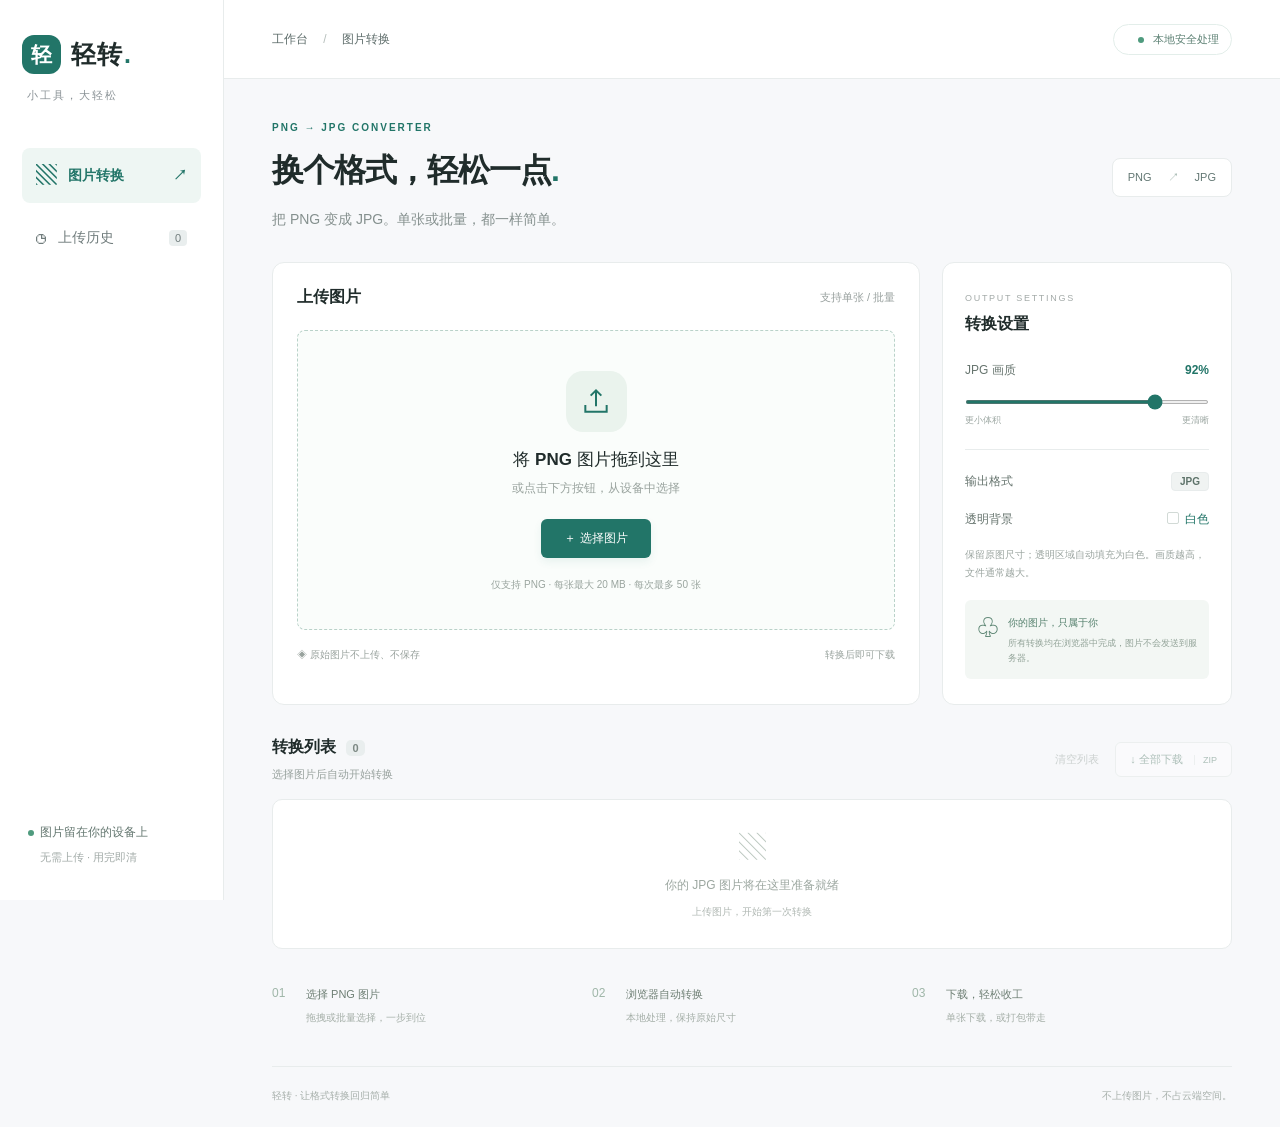
==== png-to-jpg/offline.html @ 670e6710 "Add browser-local PNG to JPG converter and Ubuntu deployment guide" ====
<!doctype html>
<html lang="zh-CN"><head><meta charset="UTF-8"><meta name="viewport" content="width=device-width,initial-scale=1"><meta name="description" content="在浏览器内安全地将 PNG 转换为 JPG，支持批量转换和打包下载。"><title>轻转 · PNG 转 JPG</title><style>:root{--bg:#f7f8fa;--ink:#202c2b;--muted:#8a9296;--line:#e8ecec;--green:#227568;--pale:#eef6f3}*{box-sizing:border-box}body{margin:0;background:var(--bg);color:var(--ink);font:14px -apple-system,BlinkMacSystemFont,"Segoe UI","PingFang SC","Microsoft YaHei",sans-serif}button,input{font:inherit}button,a,label[role=button]{-webkit-tap-highlight-color:transparent}button{cursor:pointer}button:disabled{opacity:.4;cursor:not-allowed}button:focus-visible,a:focus-visible,label:focus-visible,input:focus-visible{outline:3px solid #73b9aa;outline-offset:4px}aside{position:fixed;width:224px;inset:0 auto 0 0;background:#fff;border-right:1px solid var(--line);padding:35px 22px;display:flex;flex-direction:column}.brand{text-decoration:none;color:var(--ink);display:flex;align-items:center;gap:10px;font-size:25px;font-weight:750;letter-spacing:1px}.logo{background:var(--green);border-radius:12px;width:39px;height:39px;color:white;display:grid;place-items:center;font-size:21px}.brand-dot{color:var(--green);margin-left:-9px}.side-caption{font-size:11px;letter-spacing:2px;color:var(--muted);margin:14px 0 45px 5px}nav{display:grid;gap:9px}.nav{border:0;background:none;text-align:left;color:#717d7d;padding:14px;border-radius:8px;display:flex;align-items:center;gap:12px}.nav>span:first-child{font-size:20px}.nav.active{color:var(--green);background:var(--pale);font-weight:600}.arrow,.count{margin-left:auto}.count{font-size:11px;background:#e9eeee;padding:2px 6px;border-radius:4px}.side-bottom{margin-top:auto;font-size:12px;color:#647770;padding-left:6px}.side-bottom p{color:#a1aaa7;font-size:11px;margin:9px 0 0 12px}.secure-dot{display:inline-block;width:6px;height:6px;background:#4f9b7e;border-radius:50%;margin-right:6px}.workspace{margin-left:224px}header{height:79px;border-bottom:1px solid var(--line);background:#fff;display:flex;align-items:center;justify-content:space-between;padding:0 48px;font-size:12px;color:#5d6c6a}header span span{margin:0 12px;color:#b6bfbc}.local-badge{border:1px solid #e3eeea;border-radius:20px;padding:7px 12px;color:#5d8174;font-size:11px}main{max-width:1300px;margin:auto;padding:43px 48px 0}.eyebrow{font-size:10px;letter-spacing:2px;color:var(--green);font-weight:650;margin-bottom:16px}h1{font-size:32px;letter-spacing:-1px;margin:0;font-weight:650}h1>span{color:var(--green)}.subtitle{color:#85908e;margin:15px 0 30px;line-height:1.7}.title-row{display:flex;align-items:flex-start;justify-content:space-between;gap:15px}.format-badge{background:#fff;border:1px solid var(--line);border-radius:8px;padding:11px 15px;color:#627773;font-size:11px;margin-top:9px;white-space:nowrap}.format-badge span{margin:0 13px;color:#9aafa7}.convert-grid{display:grid;grid-template-columns:minmax(0,1fr) 290px;gap:22px}.upload-card,.settings-card{background:#fff;border:1px solid var(--line);border-radius:12px}.upload-card{padding:24px}.card-head{display:flex;justify-content:space-between;align-items:center;margin-bottom:22px}h2{font-size:16px;margin:0;font-weight:600}.card-head>span{font-size:11px;color:#99a19f}.dropzone{border:1.5px dashed #b9d2c9;background:#fafdfb;border-radius:8px;min-height:300px;display:flex;align-items:center;justify-content:center;flex-direction:column;cursor:pointer;transition:.2s}.dropzone:hover,.dropzone.drag{background:#eff8f3;border-color:var(--green)}.dropzone.busy{opacity:.6;cursor:progress}.upload-icon{width:61px;height:61px;background:#eaf3ed;border-radius:17px;display:grid;place-items:center;color:var(--green);margin:3px 0 16px}.dropzone h3{font-size:17px;font-weight:550;margin:0 0 9px}.dropzone p{font-size:12px;color:#99a39e;margin:0}.primary{background:var(--green);color:white;border:0;padding:11px 23px;border-radius:6px;font-size:12px}.select-btn{margin:22px 0 20px;box-shadow:0 4px 8px #22756815}.dropzone small{color:#9aa59f;font-size:10px}.upload-foot{display:flex;justify-content:space-between;gap:12px;color:#98a29d;font-size:10px;margin-top:18px}.settings-card{padding:25px 22px}.mini-label{font-size:9px;color:#a3aaa8;letter-spacing:1.7px}.settings-card h2{margin:10px 0 27px}.setting-label{font-size:12px;display:flex;align-items:center;justify-content:space-between;margin:20px 0 12px;color:#66746e}.setting-label span{color:var(--green);font-variant-numeric:tabular-nums}.setting-label #qualityValue{font-weight:600}input[type=range]{width:100%;height:4px;accent-color:var(--green);margin:6px 0 10px}.range-labels{display:flex;justify-content:space-between;font-size:9px;color:#9ca7a2}.setting-divider{height:1px;background:var(--line);margin:22px 0}.pill{font-size:10px;background:#f0f3f2;border:1px solid var(--line);padding:3px 8px;border-radius:4px;color:#5d7269}.white-color:before{content:"";display:inline-block;width:10px;height:10px;border:1px solid #d2dad6;border-radius:2px;margin-right:6px;vertical-align:-1px}.setting-hint{font-size:10px;line-height:1.8;color:#9ba5a0;margin:18px 0}.privacy-box{background:#f3f7f4;padding:13px 12px;border-radius:6px;display:flex;gap:9px;color:#56816e}.privacy-box>span{font-size:22px}.privacy-box b{font-size:10px;font-weight:500}.privacy-box p{color:#92a398;font-size:9px;line-height:1.7;margin:6px 0 0}.results{margin-top:32px}.results-head{display:flex;justify-content:space-between;align-items:center;gap:12px;margin-bottom:17px}.results-head h2 span{font-size:11px;background:#e9eeee;border-radius:5px;padding:2px 6px;margin-left:6px;color:#7d8984}.results-head p{color:#97a19d;font-size:11px;margin:9px 0 0}.actions{display:flex;gap:16px}.text-btn{background:none;border:0;color:#8d9a93;font-size:11px;padding:8px 0}.outline-btn{border:1px solid #dce4e0;background:#fff;padding:9px 14px;border-radius:6px;color:#426d5b;font-size:11px}.outline-btn span{font-size:9px;border-left:1px solid #dce4e0;margin-left:8px;padding-left:8px}.result-list{background:#fff;border:1px solid var(--line);border-radius:10px;overflow:hidden}.empty{padding:29px;text-align:center;color:#9ca7a0}.empty>span{font-size:27px;color:#bbc7bf}.empty p{font-size:12px;margin:12px 0 8px}.empty small{font-size:10px;color:#b0b8b3}.file-row{padding:15px 20px;display:flex;align-items:center;gap:14px;border-bottom:1px solid var(--line)}.file-row:last-child{border:0}.file-icon{width:39px;height:44px;border:1px solid #dfe9e3;border-radius:6px;background:#f2f7f3;color:#6b947c;display:grid;place-items:center;font-size:9px;flex-shrink:0}.file-info{flex:1;min-width:0}.file-name{font-size:12px;overflow:hidden;text-overflow:ellipsis;white-space:nowrap;display:block}.file-meta{font-size:10px;color:#99a49e;margin-top:6px;line-height:1.6}.file-status{color:#4e9472;font-size:10px;white-space:nowrap}.file-status.error{color:#b57661}.download-btn{color:var(--green);background:#f0f7f2;border:0;border-radius:5px;padding:7px 10px;font-size:11px;white-space:nowrap}.steps{display:grid;grid-template-columns:repeat(3,1fr);margin:36px 0 32px}.steps>div{position:relative;padding-left:34px}.steps>div>span{position:absolute;left:0;top:1px;color:#9fb6a8;font-size:12px}.steps b{font-size:11px;font-weight:500;color:#6d7e73}.steps p{font-size:10px;color:#a4aea7;margin:9px 0}footer{border-top:1px solid var(--line);display:flex;justify-content:space-between;padding:22px 0 24px;color:#a6afaa;font-size:10px}.history-toolbar{display:flex;justify-content:space-between;margin:30px 0 16px;gap:15px}.search-box{background:white;border:1px solid var(--line);padding:8px 12px;border-radius:6px;color:#8d9c94}.search-box input{border:0;outline:none;margin-left:8px;font-size:12px;width:210px}.history-note{font-size:11px;color:#7d9184;background:#edf3ee;padding:14px;border-radius:6px;margin-bottom:24px;line-height:1.7}#historyList{background:white;border:1px solid var(--line);border-radius:10px;overflow:hidden;min-height:180px;margin-bottom:50px}#toast{position:fixed;bottom:28px;left:calc(50% + 80px);transform:translateX(-50%);background:#263e35;color:white;border-radius:8px;padding:12px 22px;font-size:12px;box-shadow:0 4px 20px #0002;opacity:0;pointer-events:none;transition:.2s;max-width:90vw;z-index:10}#toast.show{opacity:1}[hidden]{display:none!important}@media(min-width:1500px){main{padding-top:60px}.dropzone{min-height:330px}}@media(max-width:1100px){aside{width:190px}.workspace{margin-left:190px}main{padding:32px 28px 0}header{padding:0 28px}.convert-grid{grid-template-columns:minmax(0,1fr) 250px;gap:16px}.upload-card{padding:20px}.dropzone small{font-size:9px}.format-badge{display:none}h1{font-size:29px}}@media(max-width:800px){aside{position:static;width:auto;padding:15px 20px;flex-direction:row;align-items:center;border-bottom:1px solid var(--line);gap:22px}.brand{font-size:21px}.logo{width:32px;height:32px;font-size:17px}.side-caption,.side-bottom,.arrow,.count{display:none}nav{display:flex;margin-left:auto;gap:4px}.nav{padding:9px;font-size:12px;gap:5px}.workspace{margin:0}header{height:52px;padding:0 20px}main{padding:28px 20px 0}.convert-grid{grid-template-columns:1fr}.settings-card{padding:20px}.settings-card h2{margin-bottom:18px}.privacy-box{margin-top:20px}.setting-divider{margin:16px 0}h1{font-size:27px}.dropzone{min-height:280px}.steps>div{padding-left:26px}.steps p{font-size:9px}.file-row{padding:14px 12px;gap:10px}.file-status{display:none}#toast{left:50%}footer{gap:20px;font-size:9px}.history-toolbar{margin-top:20px}.search-box input{width:150px}}@media(prefers-reduced-motion:reduce){*{transition:none!important}}
</style></head>
<body><aside><a class="brand" href="#convert"><span class="logo">轻</span>轻转<span class="brand-dot">.</span></a><div class="side-caption">小工具，大轻松</div><nav><button class="nav active" data-page="convert"><span>▧</span> 图片转换 <span class="arrow">↗</span></button><button class="nav" data-page="history"><span>◷</span> 上传历史 <span id="historyCount" class="count">0</span></button></nav><div class="side-bottom"><span class="secure-dot"></span>图片留在你的设备上<p>无需上传 · 用完即清</p></div></aside>
<div class="workspace"><header><span id="breadcrumb">工作台 <span>/</span> 图片转换</span><span class="local-badge"><span class="secure-dot"></span> 本地安全处理</span></header><main>
<section id="convertPage"><div class="eyebrow">PNG → JPG CONVERTER</div><div class="title-row"><div><h1>换个格式，轻松一点<span>.</span></h1><p class="subtitle">把 PNG 变成 JPG。单张或批量，都一样简单。</p></div><span class="format-badge">PNG <span>↗</span> JPG</span></div>
<div class="convert-grid"><div class="upload-card"><div class="card-head"><h2>上传图片</h2><span>支持单张 / 批量</span></div><label id="dropzone" class="dropzone" tabindex="0" role="button" aria-label="选择或拖入PNG图片"><input id="fileInput" type="file" accept="image/png,.png" multiple hidden><span class="upload-icon"><svg width="32" height="32" viewBox="0 0 24 24" fill="none" stroke="currentColor" stroke-width="1.5"><path d="M12 16V4m-4 4 4-4 4 4M4 15v5h16v-5"/></svg></span><h3>将 PNG 图片拖到这里</h3><p>或点击下方按钮，从设备中选择</p><span class="primary select-btn">＋ 选择图片</span><small>仅支持 PNG · 每张最大 20 MB · 每次最多 50 张</small></label><div class="upload-foot"><span>◈ 原始图片不上传、不保存</span><span>转换后即可下载</span></div></div>
<div class="settings-card"><span class="mini-label">OUTPUT SETTINGS</span><h2>转换设置</h2><label class="setting-label" for="quality">JPG 画质 <span id="qualityValue">92%</span></label><input id="quality" type="range" min="60" max="100" value="92"><div class="range-labels"><span>更小体积</span><span>更清晰</span></div><div class="setting-divider"></div><div class="setting-label">输出格式 <b class="pill">JPG</b></div><div class="setting-label">透明背景 <span class="white-color">白色</span></div><p class="setting-hint">保留原图尺寸；透明区域自动填充为白色。画质越高，文件通常越大。</p><div class="privacy-box"><span>♧</span><div><b>你的图片，只属于你</b><p>所有转换均在浏览器中完成，图片不会发送到服务器。</p></div></div></div></div>
<section class="results"><div class="results-head"><div><h2>转换列表 <span id="resultCount">0</span></h2><p id="resultHint">选择图片后自动开始转换</p></div><div class="actions"><button id="clearResults" class="text-btn" disabled>清空列表</button><button id="downloadAll" class="outline-btn" disabled>↓ 全部下载 <span>ZIP</span></button></div></div><div id="resultList" class="result-list"><div class="empty"><span>▧</span><p>你的 JPG 图片将在这里准备就绪</p><small>上传图片，开始第一次转换</small></div></div></section>
<div class="steps"><div><span>01</span><b>选择 PNG 图片</b><p>拖拽或批量选择，一步到位</p></div><div><span>02</span><b>浏览器自动转换</b><p>本地处理，保持原始尺寸</p></div><div><span>03</span><b>下载，轻松收工</b><p>单张下载，或打包带走</p></div></div></section>
<section id="historyPage" hidden><div class="eyebrow">YOUR ACTIVITY</div><h1>每一次转换，都有迹可循<span>.</span></h1><p class="subtitle">仅记录文件信息，图片不留存。最多保留最近 200 条记录。</p><div class="history-toolbar"><label class="search-box">⌕ <input id="search" placeholder="搜索文件名" aria-label="搜索历史文件名"></label><button id="clearHistory" class="outline-btn">清空历史</button></div><div class="history-note">◈ 记录仅保存在当前浏览器。刷新或关闭页面后，图片即释放，需重新选择原图才能再次下载。</div><div id="historyList"></div></section>
<footer><span>轻转 · 让格式转换回归简单</span><span>不上传图片，不占云端空间。</span></footer></main></div><div id="toast" role="status" aria-live="polite"></div><script>'use strict';
const $=s=>document.querySelector(s), key='qingzhuan-history-v1';
let history=[],results=[],busy=false,totalBytes=0,toastTimer;
try{const h=JSON.parse(localStorage.getItem(key)||'[]');if(Array.isArray(h))history=h.filter(r=>r&&typeof r.id==='string'&&typeof r.name==='string'&&Number.isFinite(r.time)).slice(0,200)}catch{}
const outputs=new Map();
// Record IDs also work over plain HTTP during initial server setup.
function newRecordId(){if(typeof crypto.randomUUID==='function')return crypto.randomUUID();const bytes=crypto.getRandomValues(new Uint8Array(16));return Array.from(bytes,b=>b.toString(16).padStart(2,'0')).join('')}
const esc=s=>String(s).replace(/[&<>"']/g,c=>({'&':'&amp;','<':'&lt;','>':'&gt;','"':'&quot;',"'":'&#39;'}[c]));
const size=n=>n<1024?n+' B':n<1048576?(n/1024).toFixed(1)+' KB':(n/1048576).toFixed(2)+' MB';
function toast(s){$('#toast').textContent=s;$('#toast').classList.add('show');clearTimeout(toastTimer);toastTimer=setTimeout(()=>$('#toast').classList.remove('show'),4000)}
function persist(){try{localStorage.setItem(key,JSON.stringify(history))}catch{toast('浏览器未允许保存记录，本次仍可转换和下载。')}}
function record(r){history.unshift({...r});history=history.slice(0,200);persist()}
function row(r,hist=false){const available=outputs.has(r.id);return `<div class="file-row"><span class="file-icon">${r.status==='error'?'PNG':'JPG'}</span><div class="file-info"><span class="file-name" title="${esc(r.name)}">${esc(r.name)}</span><div class="file-meta">${hist?esc(new Date(r.time).toLocaleString('zh-CN',{hour12:false}))+' · ':''}${size(r.inputSize||0)}${r.outputSize?' → '+size(r.outputSize)+' · '+r.width+' × '+r.height:''}${r.error?' · '+esc(r.error):''}</div></div><span class="file-status ${r.status==='error'?'error':''}">${r.status==='processing'?'转换中…':r.status==='error'?'转换失败':'✓ 转换完成'}</span>${available?`<button class="download-btn" data-download="${r.id}">↓ 下载</button>`:r.status==='success'?'<span class="file-meta">图片已释放</span>':''}</div>`}
function render(){const good=results.filter(r=>r.status==='success').length;$('#resultCount').textContent=results.length;$('#historyCount').textContent=history.length;$('#resultHint').textContent=busy?'正在逐张转换，请稍候…':results.length?`已完成 ${good} 张${results.some(r=>r.status==='error')?' · 部分文件转换失败，可查看原因':''}，原始图片未保存`:'选择图片后自动开始转换';$('#resultList').innerHTML=results.length?results.map(r=>row(r)).join(''):'<div class="empty"><span>▧</span><p>你的 JPG 图片将在这里准备就绪</p><small>上传图片，开始第一次转换</small></div>';$('#downloadAll').disabled=busy||!outputs.size;$('#clearResults').disabled=busy||!results.length;$('#quality').disabled=busy;$('#dropzone').classList.toggle('busy',busy);$('#dropzone').setAttribute('aria-disabled',String(busy));renderHistory()}
function renderHistory(){const query=$('#search').value.trim().toLowerCase();const list=history.filter(r=>r.name.toLowerCase().includes(query));$('#historyList').innerHTML=list.length?list.map(r=>row(r,true)).join(''):`<div class="empty"><span>◷</span><p>${query?'没有匹配的文件':'还没有转换记录'}</p><small>${query?'试试其他文件名':'完成转换后，文件信息会出现在这里'}</small></div>`;$('#clearHistory').disabled=!history.length}
function switchPage(p){p=p==='history'?'history':'convert';$('#convertPage').hidden=p!=='convert';$('#historyPage').hidden=p!=='history';$('.nav.active')?.classList.remove('active');$(`[data-page="${p}"]`).classList.add('active');$('#breadcrumb').innerHTML='工作台 <span>/</span> '+(p==='history'?'上传历史':'图片转换');renderHistory()}
document.querySelectorAll('[data-page]').forEach(b=>b.addEventListener('click',()=>{location.hash=b.dataset.page}));window.addEventListener('hashchange',()=>switchPage(location.hash.slice(1)));
$('#quality').addEventListener('input',e=>$('#qualityValue').textContent=e.target.value+'%');$('#search').addEventListener('input',renderHistory);
$('#dropzone').addEventListener('click',e=>{if(busy){e.preventDefault();toast('正在转换，请完成后继续添加')}});
$('#dropzone').addEventListener('keydown',e=>{if(e.key==='Enter'||e.key===' '){e.preventDefault();if(!busy)$('#fileInput').click()}});
$('#fileInput').addEventListener('change',async e=>{let files=Array.from(e.target.files);e.target.value='';await process(files)});
for(const event of ['dragenter','dragover'])$('#dropzone').addEventListener(event,e=>{e.preventDefault();if(!busy)$('#dropzone').classList.add('drag')});
$('#dropzone').addEventListener('dragleave',()=>$('#dropzone').classList.remove('drag'));
$('#dropzone').addEventListener('drop',async e=>{e.preventDefault();$('#dropzone').classList.remove('drag');await process(Array.from(e.dataTransfer.files))});
window.addEventListener('dragover',e=>e.preventDefault());window.addEventListener('drop',e=>e.preventDefault());
async function convert(file,quality){
 if(file.size>20*1048576)throw Error('超过每张 20 MB 的限制');
 const header=new Uint8Array(await file.slice(0,24).arrayBuffer());
 if(header.length<24||![137,80,78,71,13,10,26,10].every((n,i)=>header[i]===n)||String.fromCharCode(...header.slice(12,16))!=='IHDR')throw Error('请选择有效的 PNG 图片');
 const view=new DataView(header.buffer),w=view.getUint32(16),h=view.getUint32(20);
 if(!w||!h||w*h>40000000||w>16384||h>16384)throw Error('图片尺寸过大，最多 4000 万像素且单边不超过 16384');
 let source,objectUrl,canvas;
 try{if(typeof createImageBitmap==='function')source=await createImageBitmap(file);else{objectUrl=URL.createObjectURL(file);source=new Image();source.src=objectUrl;await source.decode()}
 canvas=document.createElement('canvas');canvas.width=w;canvas.height=h;const ctx=canvas.getContext('2d');if(!ctx)throw Error('浏览器无法创建画布');ctx.fillStyle='#ffffff';ctx.fillRect(0,0,w,h);ctx.drawImage(source,0,0,w,h);
 const blob=await new Promise((resolve,reject)=>canvas.toBlob(b=>b?resolve(b):reject(Error('转换失败，请尝试较小的图片')),'image/jpeg',quality));if(blob.type!=='image/jpeg')throw Error('浏览器不支持 JPG 编码');return {blob,width:w,height:h};
 }finally{source?.close?.();if(source instanceof HTMLImageElement)source.src='';if(objectUrl)URL.revokeObjectURL(objectUrl);if(canvas){canvas.width=0;canvas.height=0}}
}
async function process(files){if(busy){files.length=0;toast('正在转换，请完成后继续添加');return}if(!files.length)return;if(files.length>50){files.length=0;toast('每次最多选择 50 张图片，请分批转换');return}
 busy=true;const quality=Number($('#quality').value)/100;render();
 try{for(let i=0;i<files.length;i++){let file=files[i];const r={id:newRecordId(),name:file.name,inputSize:file.size,time:Date.now(),status:'processing'};results.push(r);render();await new Promise(resolve=>setTimeout(resolve,0));try{if(totalBytes>250*1048576)throw Error('下载并清空当前列表后，可继续转换');const output=await convert(file,quality);Object.assign(r,{status:'success',outputSize:output.blob.size,width:output.width,height:output.height});const safeName=file.name.replace(/\.png$/i,'').replace(/[\\/\x00-\x1f]/g,'_')||'image';outputs.set(r.id,{blob:output.blob,name:safeName+'.jpg'});totalBytes+=output.blob.size}catch(e){r.status='error';r.error=e.message.includes('PNG')||e.message.includes('限制')||e.message.includes('尺寸')||e.message.includes('清空')?e.message:'图片无法解码或转换，请检查文件后重试'}finally{files[i]=null;file=null;record(r);render()}}}finally{files.length=0;busy=false;render()}toast('处理完成，可下载转换成功的图片')}
function save(blob,name){const url=URL.createObjectURL(blob),a=document.createElement('a');a.href=url;a.download=name;document.body.appendChild(a);a.click();a.remove();setTimeout(()=>URL.revokeObjectURL(url),60000)}
document.addEventListener('click',e=>{const b=e.target.closest('[data-download]');if(b){const f=outputs.get(b.dataset.download);if(f)save(f.blob,f.name)}});
$('#clearResults').addEventListener('click',()=>{outputs.clear();results=[];totalBytes=0;render();toast('列表已清空，图片已释放；文件信息保留在历史中')});
$('#clearHistory').addEventListener('click',()=>{if(!confirm('清空当前浏览器中的全部历史记录？'))return;history=[];persist();render();toast('历史记录已清空')});
const crcTable=Uint32Array.from({length:256},(_,i)=>{let c=i;for(let k=0;k<8;k++)c=c&1?0xedb88320^(c>>>1):c>>>1;return c>>>0});
function crc32(data){let c=0xffffffff;for(const b of data)c=crcTable[(c^b)&255]^(c>>>8);return(c^0xffffffff)>>>0}
// ZIP store: UTF-8 names, CRC-32, and a central directory; no external upload or library.
async function makeZip(entries){const parts=[],central=[],encoder=new TextEncoder();let offset=0;const names=new Set();for(const f of entries){let name=f.name,n=2;while(names.has(name))name=f.name.replace(/\.jpg$/i,'')+' ('+(n++)+').jpg';names.add(name);const bytes=new Uint8Array(await f.blob.arrayBuffer()),filename=encoder.encode(name),crc=crc32(bytes);const head=new Uint8Array(30+filename.length),v=new DataView(head.buffer);v.setUint32(0,0x04034b50,true);v.setUint16(4,20,true);v.setUint16(6,0x800,true);v.setUint16(12,0x21,true);v.setUint32(14,crc,true);v.setUint32(18,bytes.length,true);v.setUint32(22,bytes.length,true);v.setUint16(26,filename.length,true);head.set(filename,30);parts.push(head,bytes);const c=new Uint8Array(46+filename.length),d=new DataView(c.buffer);d.setUint32(0,0x02014b50,true);d.setUint16(4,20,true);d.setUint16(6,20,true);d.setUint16(8,0x800,true);d.setUint16(14,0x21,true);d.setUint32(16,crc,true);d.setUint32(20,bytes.length,true);d.setUint32(24,bytes.length,true);d.setUint16(28,filename.length,true);d.setUint32(42,offset,true);c.set(filename,46);central.push(c);offset+=head.length+bytes.length}const length=central.reduce((n,c)=>n+c.length,0),end=new Uint8Array(22),v=new DataView(end.buffer);v.setUint32(0,0x06054b50,true);v.setUint16(8,entries.length,true);v.setUint16(10,entries.length,true);v.setUint32(12,length,true);v.setUint32(16,offset,true);return new Blob([...parts,...central,end],{type:'application/zip'})}
$('#downloadAll').addEventListener('click',async()=>{const button=$('#downloadAll');button.disabled=true;try{const entries=Array.from(outputs.values());if(entries.length)save(await makeZip(entries),'轻转-JPG图片.zip')}catch{toast('打包失败，请尝试逐张下载')}finally{button.disabled=busy||!outputs.size}});
switchPage(location.hash.slice(1));render();
</script></body></html>
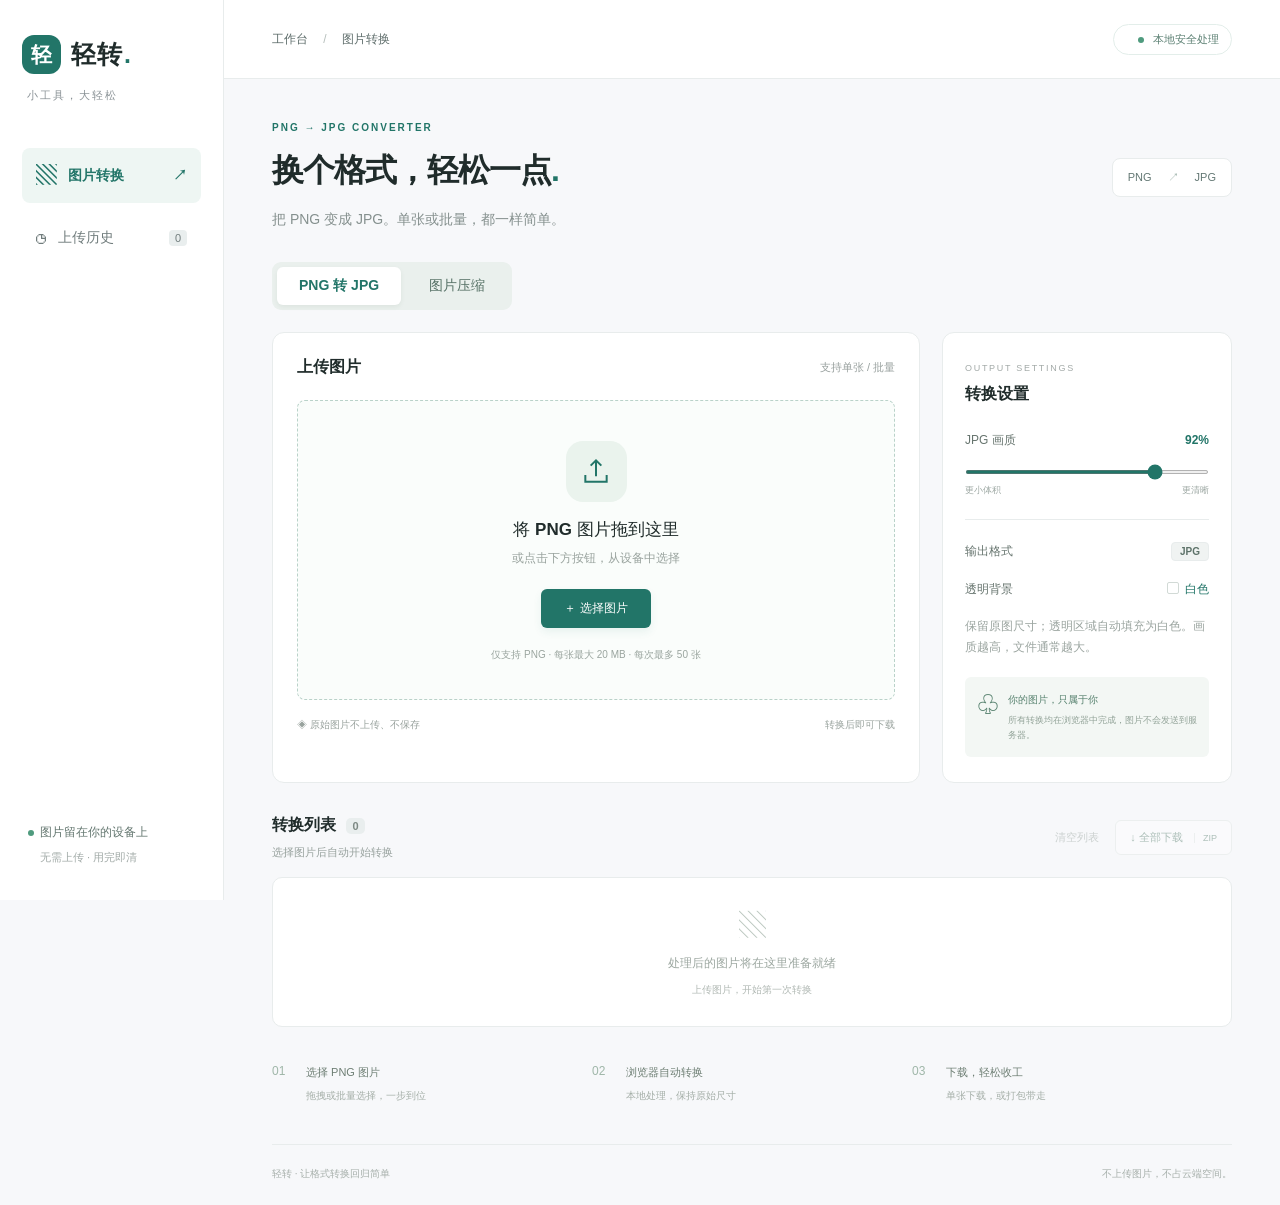
==== commit 7d7d5797: "Add browser-local image compression with target size, batch downloads and history" ====
--- a/png-to-jpg/offline.html
+++ b/png-to-jpg/offline.html
@@ -1,17 +1,103 @@
 <!doctype html>
-<html lang="zh-CN"><head><meta charset="UTF-8"><meta name="viewport" content="width=device-width,initial-scale=1"><meta name="description" content="在浏览器内安全地将 PNG 转换为 JPG，支持批量转换和打包下载。"><title>轻转 · PNG 转 JPG</title><style>:root{--bg:#f7f8fa;--ink:#202c2b;--muted:#8a9296;--line:#e8ecec;--green:#227568;--pale:#eef6f3}*{box-sizing:border-box}body{margin:0;background:var(--bg);color:var(--ink);font:14px -apple-system,BlinkMacSystemFont,"Segoe UI","PingFang SC","Microsoft YaHei",sans-serif}button,input{font:inherit}button,a,label[role=button]{-webkit-tap-highlight-color:transparent}button{cursor:pointer}button:disabled{opacity:.4;cursor:not-allowed}button:focus-visible,a:focus-visible,label:focus-visible,input:focus-visible{outline:3px solid #73b9aa;outline-offset:4px}aside{position:fixed;width:224px;inset:0 auto 0 0;background:#fff;border-right:1px solid var(--line);padding:35px 22px;display:flex;flex-direction:column}.brand{text-decoration:none;color:var(--ink);display:flex;align-items:center;gap:10px;font-size:25px;font-weight:750;letter-spacing:1px}.logo{background:var(--green);border-radius:12px;width:39px;height:39px;color:white;display:grid;place-items:center;font-size:21px}.brand-dot{color:var(--green);margin-left:-9px}.side-caption{font-size:11px;letter-spacing:2px;color:var(--muted);margin:14px 0 45px 5px}nav{display:grid;gap:9px}.nav{border:0;background:none;text-align:left;color:#717d7d;padding:14px;border-radius:8px;display:flex;align-items:center;gap:12px}.nav>span:first-child{font-size:20px}.nav.active{color:var(--green);background:var(--pale);font-weight:600}.arrow,.count{margin-left:auto}.count{font-size:11px;background:#e9eeee;padding:2px 6px;border-radius:4px}.side-bottom{margin-top:auto;font-size:12px;color:#647770;padding-left:6px}.side-bottom p{color:#a1aaa7;font-size:11px;margin:9px 0 0 12px}.secure-dot{display:inline-block;width:6px;height:6px;background:#4f9b7e;border-radius:50%;margin-right:6px}.workspace{margin-left:224px}header{height:79px;border-bottom:1px solid var(--line);background:#fff;display:flex;align-items:center;justify-content:space-between;padding:0 48px;font-size:12px;color:#5d6c6a}header span span{margin:0 12px;color:#b6bfbc}.local-badge{border:1px solid #e3eeea;border-radius:20px;padding:7px 12px;color:#5d8174;font-size:11px}main{max-width:1300px;margin:auto;padding:43px 48px 0}.eyebrow{font-size:10px;letter-spacing:2px;color:var(--green);font-weight:650;margin-bottom:16px}h1{font-size:32px;letter-spacing:-1px;margin:0;font-weight:650}h1>span{color:var(--green)}.subtitle{color:#85908e;margin:15px 0 30px;line-height:1.7}.title-row{display:flex;align-items:flex-start;justify-content:space-between;gap:15px}.format-badge{background:#fff;border:1px solid var(--line);border-radius:8px;padding:11px 15px;color:#627773;font-size:11px;margin-top:9px;white-space:nowrap}.format-badge span{margin:0 13px;color:#9aafa7}.convert-grid{display:grid;grid-template-columns:minmax(0,1fr) 290px;gap:22px}.upload-card,.settings-card{background:#fff;border:1px solid var(--line);border-radius:12px}.upload-card{padding:24px}.card-head{display:flex;justify-content:space-between;align-items:center;margin-bottom:22px}h2{font-size:16px;margin:0;font-weight:600}.card-head>span{font-size:11px;color:#99a19f}.dropzone{border:1.5px dashed #b9d2c9;background:#fafdfb;border-radius:8px;min-height:300px;display:flex;align-items:center;justify-content:center;flex-direction:column;cursor:pointer;transition:.2s}.dropzone:hover,.dropzone.drag{background:#eff8f3;border-color:var(--green)}.dropzone.busy{opacity:.6;cursor:progress}.upload-icon{width:61px;height:61px;background:#eaf3ed;border-radius:17px;display:grid;place-items:center;color:var(--green);margin:3px 0 16px}.dropzone h3{font-size:17px;font-weight:550;margin:0 0 9px}.dropzone p{font-size:12px;color:#99a39e;margin:0}.primary{background:var(--green);color:white;border:0;padding:11px 23px;border-radius:6px;font-size:12px}.select-btn{margin:22px 0 20px;box-shadow:0 4px 8px #22756815}.dropzone small{color:#9aa59f;font-size:10px}.upload-foot{display:flex;justify-content:space-between;gap:12px;color:#98a29d;font-size:10px;margin-top:18px}.settings-card{padding:25px 22px}.mini-label{font-size:9px;color:#a3aaa8;letter-spacing:1.7px}.settings-card h2{margin:10px 0 27px}.setting-label{font-size:12px;display:flex;align-items:center;justify-content:space-between;margin:20px 0 12px;color:#66746e}.setting-label span{color:var(--green);font-variant-numeric:tabular-nums}.setting-label #qualityValue{font-weight:600}input[type=range]{width:100%;height:4px;accent-color:var(--green);margin:6px 0 10px}.range-labels{display:flex;justify-content:space-between;font-size:9px;color:#9ca7a2}.setting-divider{height:1px;background:var(--line);margin:22px 0}.pill{font-size:10px;background:#f0f3f2;border:1px solid var(--line);padding:3px 8px;border-radius:4px;color:#5d7269}.white-color:before{content:"";display:inline-block;width:10px;height:10px;border:1px solid #d2dad6;border-radius:2px;margin-right:6px;vertical-align:-1px}.setting-hint{font-size:10px;line-height:1.8;color:#9ba5a0;margin:18px 0}.privacy-box{background:#f3f7f4;padding:13px 12px;border-radius:6px;display:flex;gap:9px;color:#56816e}.privacy-box>span{font-size:22px}.privacy-box b{font-size:10px;font-weight:500}.privacy-box p{color:#92a398;font-size:9px;line-height:1.7;margin:6px 0 0}.results{margin-top:32px}.results-head{display:flex;justify-content:space-between;align-items:center;gap:12px;margin-bottom:17px}.results-head h2 span{font-size:11px;background:#e9eeee;border-radius:5px;padding:2px 6px;margin-left:6px;color:#7d8984}.results-head p{color:#97a19d;font-size:11px;margin:9px 0 0}.actions{display:flex;gap:16px}.text-btn{background:none;border:0;color:#8d9a93;font-size:11px;padding:8px 0}.outline-btn{border:1px solid #dce4e0;background:#fff;padding:9px 14px;border-radius:6px;color:#426d5b;font-size:11px}.outline-btn span{font-size:9px;border-left:1px solid #dce4e0;margin-left:8px;padding-left:8px}.result-list{background:#fff;border:1px solid var(--line);border-radius:10px;overflow:hidden}.empty{padding:29px;text-align:center;color:#9ca7a0}.empty>span{font-size:27px;color:#bbc7bf}.empty p{font-size:12px;margin:12px 0 8px}.empty small{font-size:10px;color:#b0b8b3}.file-row{padding:15px 20px;display:flex;align-items:center;gap:14px;border-bottom:1px solid var(--line)}.file-row:last-child{border:0}.file-icon{width:39px;height:44px;border:1px solid #dfe9e3;border-radius:6px;background:#f2f7f3;color:#6b947c;display:grid;place-items:center;font-size:9px;flex-shrink:0}.file-info{flex:1;min-width:0}.file-name{font-size:12px;overflow:hidden;text-overflow:ellipsis;white-space:nowrap;display:block}.file-meta{font-size:10px;color:#99a49e;margin-top:6px;line-height:1.6}.file-status{color:#4e9472;font-size:10px;white-space:nowrap}.file-status.error{color:#b57661}.download-btn{color:var(--green);background:#f0f7f2;border:0;border-radius:5px;padding:7px 10px;font-size:11px;white-space:nowrap}.steps{display:grid;grid-template-columns:repeat(3,1fr);margin:36px 0 32px}.steps>div{position:relative;padding-left:34px}.steps>div>span{position:absolute;left:0;top:1px;color:#9fb6a8;font-size:12px}.steps b{font-size:11px;font-weight:500;color:#6d7e73}.steps p{font-size:10px;color:#a4aea7;margin:9px 0}footer{border-top:1px solid var(--line);display:flex;justify-content:space-between;padding:22px 0 24px;color:#a6afaa;font-size:10px}.history-toolbar{display:flex;justify-content:space-between;margin:30px 0 16px;gap:15px}.search-box{background:white;border:1px solid var(--line);padding:8px 12px;border-radius:6px;color:#8d9c94}.search-box input{border:0;outline:none;margin-left:8px;font-size:12px;width:210px}.history-note{font-size:11px;color:#7d9184;background:#edf3ee;padding:14px;border-radius:6px;margin-bottom:24px;line-height:1.7}#historyList{background:white;border:1px solid var(--line);border-radius:10px;overflow:hidden;min-height:180px;margin-bottom:50px}#toast{position:fixed;bottom:28px;left:calc(50% + 80px);transform:translateX(-50%);background:#263e35;color:white;border-radius:8px;padding:12px 22px;font-size:12px;box-shadow:0 4px 20px #0002;opacity:0;pointer-events:none;transition:.2s;max-width:90vw;z-index:10}#toast.show{opacity:1}[hidden]{display:none!important}@media(min-width:1500px){main{padding-top:60px}.dropzone{min-height:330px}}@media(max-width:1100px){aside{width:190px}.workspace{margin-left:190px}main{padding:32px 28px 0}header{padding:0 28px}.convert-grid{grid-template-columns:minmax(0,1fr) 250px;gap:16px}.upload-card{padding:20px}.dropzone small{font-size:9px}.format-badge{display:none}h1{font-size:29px}}@media(max-width:800px){aside{position:static;width:auto;padding:15px 20px;flex-direction:row;align-items:center;border-bottom:1px solid var(--line);gap:22px}.brand{font-size:21px}.logo{width:32px;height:32px;font-size:17px}.side-caption,.side-bottom,.arrow,.count{display:none}nav{display:flex;margin-left:auto;gap:4px}.nav{padding:9px;font-size:12px;gap:5px}.workspace{margin:0}header{height:52px;padding:0 20px}main{padding:28px 20px 0}.convert-grid{grid-template-columns:1fr}.settings-card{padding:20px}.settings-card h2{margin-bottom:18px}.privacy-box{margin-top:20px}.setting-divider{margin:16px 0}h1{font-size:27px}.dropzone{min-height:280px}.steps>div{padding-left:26px}.steps p{font-size:9px}.file-row{padding:14px 12px;gap:10px}.file-status{display:none}#toast{left:50%}footer{gap:20px;font-size:9px}.history-toolbar{margin-top:20px}.search-box input{width:150px}}@media(prefers-reduced-motion:reduce){*{transition:none!important}}
+<html lang="zh-CN"><head><meta charset="UTF-8"><meta name="viewport" content="width=device-width,initial-scale=1"><meta name="description" content="在浏览器内转换和压缩图片，支持指定目标大小、批量处理和打包下载。"><title>轻转 · 图片转换与压缩</title><style>:root{--bg:#f7f8fa;--ink:#202c2b;--muted:#8a9296;--line:#e8ecec;--green:#227568;--pale:#eef6f3}*{box-sizing:border-box}body{margin:0;background:var(--bg);color:var(--ink);font:14px -apple-system,BlinkMacSystemFont,"Segoe UI","PingFang SC","Microsoft YaHei",sans-serif}button,input{font:inherit}button,a,label[role=button]{-webkit-tap-highlight-color:transparent}button{cursor:pointer}button:disabled{opacity:.4;cursor:not-allowed}button:focus-visible,a:focus-visible,label:focus-visible,input:focus-visible{outline:3px solid #73b9aa;outline-offset:4px}aside{position:fixed;width:224px;inset:0 auto 0 0;background:#fff;border-right:1px solid var(--line);padding:35px 22px;display:flex;flex-direction:column}.brand{text-decoration:none;color:var(--ink);display:flex;align-items:center;gap:10px;font-size:25px;font-weight:750;letter-spacing:1px}.logo{background:var(--green);border-radius:12px;width:39px;height:39px;color:white;display:grid;place-items:center;font-size:21px}.brand-dot{color:var(--green);margin-left:-9px}.side-caption{font-size:11px;letter-spacing:2px;color:var(--muted);margin:14px 0 45px 5px}nav{display:grid;gap:9px}.nav{border:0;background:none;text-align:left;color:#717d7d;padding:14px;border-radius:8px;display:flex;align-items:center;gap:12px}.nav>span:first-child{font-size:20px}.nav.active{color:var(--green);background:var(--pale);font-weight:600}.arrow,.count{margin-left:auto}.count{font-size:11px;background:#e9eeee;padding:2px 6px;border-radius:4px}.side-bottom{margin-top:auto;font-size:12px;color:#647770;padding-left:6px}.side-bottom p{color:#a1aaa7;font-size:11px;margin:9px 0 0 12px}.secure-dot{display:inline-block;width:6px;height:6px;background:#4f9b7e;border-radius:50%;margin-right:6px}.workspace{margin-left:224px}header{height:79px;border-bottom:1px solid var(--line);background:#fff;display:flex;align-items:center;justify-content:space-between;padding:0 48px;font-size:12px;color:#5d6c6a}header span span{margin:0 12px;color:#b6bfbc}.local-badge{border:1px solid #e3eeea;border-radius:20px;padding:7px 12px;color:#5d8174;font-size:11px}main{max-width:1300px;margin:auto;padding:43px 48px 0}.eyebrow{font-size:10px;letter-spacing:2px;color:var(--green);font-weight:650;margin-bottom:16px}h1{font-size:32px;letter-spacing:-1px;margin:0;font-weight:650}h1>span{color:var(--green)}.subtitle{color:#85908e;margin:15px 0 30px;line-height:1.7}.title-row{display:flex;align-items:flex-start;justify-content:space-between;gap:15px}.format-badge{background:#fff;border:1px solid var(--line);border-radius:8px;padding:11px 15px;color:#627773;font-size:11px;margin-top:9px;white-space:nowrap}.format-badge span{margin:0 13px;color:#9aafa7}.convert-grid{display:grid;grid-template-columns:minmax(0,1fr) 290px;gap:22px}.upload-card,.settings-card{background:#fff;border:1px solid var(--line);border-radius:12px}.upload-card{padding:24px}.card-head{display:flex;justify-content:space-between;align-items:center;margin-bottom:22px}h2{font-size:16px;margin:0;font-weight:600}.card-head>span{font-size:11px;color:#99a19f}.dropzone{border:1.5px dashed #b9d2c9;background:#fafdfb;border-radius:8px;min-height:300px;display:flex;align-items:center;justify-content:center;flex-direction:column;cursor:pointer;transition:.2s}.dropzone:hover,.dropzone.drag{background:#eff8f3;border-color:var(--green)}.dropzone.busy{opacity:.6;cursor:progress}.upload-icon{width:61px;height:61px;background:#eaf3ed;border-radius:17px;display:grid;place-items:center;color:var(--green);margin:3px 0 16px}.dropzone h3{font-size:17px;font-weight:550;margin:0 0 9px}.dropzone p{font-size:12px;color:#99a39e;margin:0}.primary{background:var(--green);color:white;border:0;padding:11px 23px;border-radius:6px;font-size:12px}.select-btn{margin:22px 0 20px;box-shadow:0 4px 8px #22756815}.dropzone small{color:#9aa59f;font-size:10px}.upload-foot{display:flex;justify-content:space-between;gap:12px;color:#98a29d;font-size:10px;margin-top:18px}.settings-card{padding:25px 22px}.mini-label{font-size:9px;color:#a3aaa8;letter-spacing:1.7px}.settings-card h2{margin:10px 0 27px}.setting-label{font-size:12px;display:flex;align-items:center;justify-content:space-between;margin:20px 0 12px;color:#66746e}.setting-label span{color:var(--green);font-variant-numeric:tabular-nums}.setting-label #qualityValue{font-weight:600}input[type=range]{width:100%;height:4px;accent-color:var(--green);margin:6px 0 10px}.range-labels{display:flex;justify-content:space-between;font-size:9px;color:#9ca7a2}.setting-divider{height:1px;background:var(--line);margin:22px 0}.pill{font-size:10px;background:#f0f3f2;border:1px solid var(--line);padding:3px 8px;border-radius:4px;color:#5d7269}.white-color:before{content:"";display:inline-block;width:10px;height:10px;border:1px solid #d2dad6;border-radius:2px;margin-right:6px;vertical-align:-1px}.setting-hint{font-size:10px;line-height:1.8;color:#9ba5a0;margin:18px 0}.privacy-box{background:#f3f7f4;padding:13px 12px;border-radius:6px;display:flex;gap:9px;color:#56816e}.privacy-box>span{font-size:22px}.privacy-box b{font-size:10px;font-weight:500}.privacy-box p{color:#92a398;font-size:9px;line-height:1.7;margin:6px 0 0}.results{margin-top:32px}.results-head{display:flex;justify-content:space-between;align-items:center;gap:12px;margin-bottom:17px}.results-head h2 span{font-size:11px;background:#e9eeee;border-radius:5px;padding:2px 6px;margin-left:6px;color:#7d8984}.results-head p{color:#97a19d;font-size:11px;margin:9px 0 0}.actions{display:flex;gap:16px}.text-btn{background:none;border:0;color:#8d9a93;font-size:11px;padding:8px 0}.outline-btn{border:1px solid #dce4e0;background:#fff;padding:9px 14px;border-radius:6px;color:#426d5b;font-size:11px}.outline-btn span{font-size:9px;border-left:1px solid #dce4e0;margin-left:8px;padding-left:8px}.result-list{background:#fff;border:1px solid var(--line);border-radius:10px;overflow:hidden}.empty{padding:29px;text-align:center;color:#9ca7a0}.empty>span{font-size:27px;color:#bbc7bf}.empty p{font-size:12px;margin:12px 0 8px}.empty small{font-size:10px;color:#b0b8b3}.file-row{padding:15px 20px;display:flex;align-items:center;gap:14px;border-bottom:1px solid var(--line)}.file-row:last-child{border:0}.file-icon{width:39px;height:44px;border:1px solid #dfe9e3;border-radius:6px;background:#f2f7f3;color:#6b947c;display:grid;place-items:center;font-size:9px;flex-shrink:0}.file-info{flex:1;min-width:0}.file-name{font-size:12px;overflow:hidden;text-overflow:ellipsis;white-space:nowrap;display:block}.file-meta{font-size:10px;color:#99a49e;margin-top:6px;line-height:1.6}.file-status{color:#4e9472;font-size:10px;white-space:nowrap}.file-status.error{color:#b57661}.download-btn{color:var(--green);background:#f0f7f2;border:0;border-radius:5px;padding:7px 10px;font-size:11px;white-space:nowrap}.steps{display:grid;grid-template-columns:repeat(3,1fr);margin:36px 0 32px}.steps>div{position:relative;padding-left:34px}.steps>div>span{position:absolute;left:0;top:1px;color:#9fb6a8;font-size:12px}.steps b{font-size:11px;font-weight:500;color:#6d7e73}.steps p{font-size:10px;color:#a4aea7;margin:9px 0}footer{border-top:1px solid var(--line);display:flex;justify-content:space-between;padding:22px 0 24px;color:#a6afaa;font-size:10px}.history-toolbar{display:flex;justify-content:space-between;margin:30px 0 16px;gap:15px}.search-box{background:white;border:1px solid var(--line);padding:8px 12px;border-radius:6px;color:#8d9c94}.search-box input{border:0;outline:none;margin-left:8px;font-size:12px;width:210px}.history-note{font-size:11px;color:#7d9184;background:#edf3ee;padding:14px;border-radius:6px;margin-bottom:24px;line-height:1.7}#historyList{background:white;border:1px solid var(--line);border-radius:10px;overflow:hidden;min-height:180px;margin-bottom:50px}#toast{position:fixed;bottom:28px;left:calc(50% + 80px);transform:translateX(-50%);background:#263e35;color:white;border-radius:8px;padding:12px 22px;font-size:12px;box-shadow:0 4px 20px #0002;opacity:0;pointer-events:none;transition:.2s;max-width:90vw;z-index:10}#toast.show{opacity:1}[hidden]{display:none!important}@media(min-width:1500px){main{padding-top:60px}.dropzone{min-height:330px}}@media(max-width:1100px){aside{width:190px}.workspace{margin-left:190px}main{padding:32px 28px 0}header{padding:0 28px}.convert-grid{grid-template-columns:minmax(0,1fr) 250px;gap:16px}.upload-card{padding:20px}.dropzone small{font-size:9px}.format-badge{display:none}h1{font-size:29px}}@media(max-width:800px){aside{position:static;width:auto;padding:15px 20px;flex-direction:row;align-items:center;border-bottom:1px solid var(--line);gap:22px}.brand{font-size:21px}.logo{width:32px;height:32px;font-size:17px}.side-caption,.side-bottom,.arrow,.count{display:none}nav{display:flex;margin-left:auto;gap:4px}.nav{padding:9px;font-size:12px;gap:5px}.workspace{margin:0}header{height:52px;padding:0 20px}main{padding:28px 20px 0}.convert-grid{grid-template-columns:1fr}.settings-card{padding:20px}.settings-card h2{margin-bottom:18px}.privacy-box{margin-top:20px}.setting-divider{margin:16px 0}h1{font-size:27px}.dropzone{min-height:280px}.steps>div{padding-left:26px}.steps p{font-size:9px}.file-row{padding:14px 12px;gap:10px}.file-status{display:none}#toast{left:50%}footer{gap:20px;font-size:9px}.history-toolbar{margin-top:20px}.search-box input{width:150px}}@media(prefers-reduced-motion:reduce){*{transition:none!important}}
+
+.mode-switch{display:flex;gap:6px;margin:0 0 22px;background:#eaf0ed;padding:5px;border-radius:9px;width:fit-content}.mode-button{padding:10px 22px;border:0;border-radius:6px;color:#567166;background:transparent;font-size:14px}.mode-button.selected{background:#fff;color:var(--green);box-shadow:0 2px 5px #193f2010;font-weight:600}.target-input{display:flex;gap:8px}.target-input input{min-width:0;width:100%;border:1px solid #cedbd4;border-radius:6px;padding:10px;font-size:16px;color:var(--ink)}.target-input select{border:1px solid #cedbd4;background:#fff;padding:8px;border-radius:6px;color:var(--green);font-size:14px}#targetHelp{font-size:12px;color:#6e8076;line-height:1.7}.setting-hint{font-size:12px}.file-meta{font-size:12px}.file-name{font-size:14px}.file-row{align-items:flex-start}.file-status{padding-top:6px}@media(max-width:800px){.results-head{align-items:flex-start;flex-wrap:wrap}.actions{gap:14px}.setting-label{font-size:14px}}
 </style></head>
 <body><aside><a class="brand" href="#convert"><span class="logo">轻</span>轻转<span class="brand-dot">.</span></a><div class="side-caption">小工具，大轻松</div><nav><button class="nav active" data-page="convert"><span>▧</span> 图片转换 <span class="arrow">↗</span></button><button class="nav" data-page="history"><span>◷</span> 上传历史 <span id="historyCount" class="count">0</span></button></nav><div class="side-bottom"><span class="secure-dot"></span>图片留在你的设备上<p>无需上传 · 用完即清</p></div></aside>
 <div class="workspace"><header><span id="breadcrumb">工作台 <span>/</span> 图片转换</span><span class="local-badge"><span class="secure-dot"></span> 本地安全处理</span></header><main>
 <section id="convertPage"><div class="eyebrow">PNG → JPG CONVERTER</div><div class="title-row"><div><h1>换个格式，轻松一点<span>.</span></h1><p class="subtitle">把 PNG 变成 JPG。单张或批量，都一样简单。</p></div><span class="format-badge">PNG <span>↗</span> JPG</span></div>
+<div class="mode-switch" role="group" aria-label="处理模式"><button id="convertMode" class="mode-button selected" aria-pressed="true">PNG 转 JPG</button><button id="compressMode" class="mode-button" aria-pressed="false">图片压缩</button></div>
 <div class="convert-grid"><div class="upload-card"><div class="card-head"><h2>上传图片</h2><span>支持单张 / 批量</span></div><label id="dropzone" class="dropzone" tabindex="0" role="button" aria-label="选择或拖入PNG图片"><input id="fileInput" type="file" accept="image/png,.png" multiple hidden><span class="upload-icon"><svg width="32" height="32" viewBox="0 0 24 24" fill="none" stroke="currentColor" stroke-width="1.5"><path d="M12 16V4m-4 4 4-4 4 4M4 15v5h16v-5"/></svg></span><h3>将 PNG 图片拖到这里</h3><p>或点击下方按钮，从设备中选择</p><span class="primary select-btn">＋ 选择图片</span><small>仅支持 PNG · 每张最大 20 MB · 每次最多 50 张</small></label><div class="upload-foot"><span>◈ 原始图片不上传、不保存</span><span>转换后即可下载</span></div></div>
-<div class="settings-card"><span class="mini-label">OUTPUT SETTINGS</span><h2>转换设置</h2><label class="setting-label" for="quality">JPG 画质 <span id="qualityValue">92%</span></label><input id="quality" type="range" min="60" max="100" value="92"><div class="range-labels"><span>更小体积</span><span>更清晰</span></div><div class="setting-divider"></div><div class="setting-label">输出格式 <b class="pill">JPG</b></div><div class="setting-label">透明背景 <span class="white-color">白色</span></div><p class="setting-hint">保留原图尺寸；透明区域自动填充为白色。画质越高，文件通常越大。</p><div class="privacy-box"><span>♧</span><div><b>你的图片，只属于你</b><p>所有转换均在浏览器中完成，图片不会发送到服务器。</p></div></div></div></div>
+<div class="settings-card"><span class="mini-label">OUTPUT SETTINGS</span><h2 id="settingsTitle">转换设置</h2><div id="targetSettings" hidden><label class="setting-label" for="targetSize">目标大小上限</label><div class="target-input"><input id="targetSize" type="number" value="200" min="0.001" step="any" inputmode="decimal" aria-describedby="targetHelp"><select id="targetUnit" aria-label="目标大小单位"><option value="KB">KB</option><option value="MB">MB</option></select></div><p id="targetHelp">每张图片不超过此大小，支持 1 KB–20 MB。1 KB = 1024 字节。</p></div><div id="qualitySettings"><label class="setting-label" for="quality">JPG 画质 <span id="qualityValue">92%</span></label><input id="quality" type="range" min="60" max="100" value="92"><div class="range-labels"><span>更小体积</span><span>更清晰</span></div></div><div class="setting-divider"></div><div class="setting-label">输出格式 <b id="outputFormat" class="pill">JPG</b></div><div class="setting-label">透明背景 <span class="white-color">白色</span></div><p class="setting-hint">保留原图尺寸；透明区域自动填充为白色。画质越高，文件通常越大。</p><div class="privacy-box"><span>♧</span><div><b>你的图片，只属于你</b><p>所有转换均在浏览器中完成，图片不会发送到服务器。</p></div></div></div></div>
 <section class="results"><div class="results-head"><div><h2>转换列表 <span id="resultCount">0</span></h2><p id="resultHint">选择图片后自动开始转换</p></div><div class="actions"><button id="clearResults" class="text-btn" disabled>清空列表</button><button id="downloadAll" class="outline-btn" disabled>↓ 全部下载 <span>ZIP</span></button></div></div><div id="resultList" class="result-list"><div class="empty"><span>▧</span><p>你的 JPG 图片将在这里准备就绪</p><small>上传图片，开始第一次转换</small></div></div></section>
 <div class="steps"><div><span>01</span><b>选择 PNG 图片</b><p>拖拽或批量选择，一步到位</p></div><div><span>02</span><b>浏览器自动转换</b><p>本地处理，保持原始尺寸</p></div><div><span>03</span><b>下载，轻松收工</b><p>单张下载，或打包带走</p></div></div></section>
 <section id="historyPage" hidden><div class="eyebrow">YOUR ACTIVITY</div><h1>每一次转换，都有迹可循<span>.</span></h1><p class="subtitle">仅记录文件信息，图片不留存。最多保留最近 200 条记录。</p><div class="history-toolbar"><label class="search-box">⌕ <input id="search" placeholder="搜索文件名" aria-label="搜索历史文件名"></label><button id="clearHistory" class="outline-btn">清空历史</button></div><div class="history-note">◈ 记录仅保存在当前浏览器。刷新或关闭页面后，图片即释放，需重新选择原图才能再次下载。</div><div id="historyList"></div></section>
 <footer><span>轻转 · 让格式转换回归简单</span><span>不上传图片，不占云端空间。</span></footer></main></div><div id="toast" role="status" aria-live="polite"></div><script>'use strict';
+// Images never leave this browser. Only the output blob survives each operation.
+window.ImageTools = (() => {
+  const MAX_BYTES = 20 * 1024 * 1024;
+  function targetBytes(value, unit) {
+    const amount = Number(value), factor = unit === 'MB' ? 1048576 : 1024;
+    const bytes = Math.floor(amount * factor);
+    if (!Number.isFinite(amount) || amount <= 0 || bytes < 1024 || bytes > MAX_BYTES) {
+      throw new Error('目标大小需在 1 KB 到 20 MB 之间');
+    }
+    return bytes;
+  }
+  async function inspect(file, mode) {
+    if (file.size > MAX_BYTES) throw new Error('超过每张 20 MB 的限制');
+    const b = new Uint8Array(await file.slice(0, 24).arrayBuffer());
+    const png = b.length >= 24 && [137,80,78,71,13,10,26,10].every((n,i) => b[i] === n);
+    const jpg = b[0] === 255 && b[1] === 216 && b[2] === 255;
+    const webp = String.fromCharCode(...b.slice(0,4)) === 'RIFF' && String.fromCharCode(...b.slice(8,12)) === 'WEBP';
+    if (mode === 'convert' ? !png : !png && !jpg && !webp) throw new Error(mode === 'convert' ? '请选择有效的 PNG 图片' : '请选择有效的 PNG、JPG 或 WebP 图片');
+    if (png) {
+      const v = new DataView(b.buffer);
+      checkSize(v.getUint32(16), v.getUint32(20));
+    }
+    return {type: png ? 'image/png' : jpg ? 'image/jpeg' : 'image/webp', ext: png ? 'png' : jpg ? 'jpg' : 'webp'};
+  }
+  function checkSize(w,h) {
+    if (!w || !h || w*h > 40000000 || w > 16384 || h > 16384) throw new Error('图片尺寸过大，最多 4000 万像素且单边不超过 16384');
+  }
+  async function transform(file, options) {
+    const format = await inspect(file, options.mode);
+    let source, url, canvas;
+    try {
+      if (typeof createImageBitmap === 'function') source = await createImageBitmap(file);
+      else {url = URL.createObjectURL(file); source = new Image(); source.src = url; await source.decode();}
+      const originalWidth = source.width || source.naturalWidth, originalHeight = source.height || source.naturalHeight;
+      checkSize(originalWidth, originalHeight);
+      const base = {originalWidth, originalHeight};
+      // Already-small files keep their format and pixels, avoiding accidental enlargement.
+      if (options.mode === 'compress' && file.size <= options.target) {
+        return {...base, blob:file.slice(0,file.size,format.type), width:originalWidth, height:originalHeight, ext:format.ext, note:'原图已满足目标，保留原格式与画质'};
+      }
+      canvas = document.createElement('canvas');
+      let width = originalWidth, height = originalHeight;
+      const draw = () => {
+        canvas.width = width; canvas.height = height;
+        const ctx = canvas.getContext('2d');
+        if (!ctx) throw new Error('浏览器无法创建画布');
+        ctx.fillStyle = '#fff'; ctx.fillRect(0,0,width,height);
+        ctx.drawImage(source,0,0,width,height);
+      };
+      const encode = quality => new Promise((resolve,reject) => canvas.toBlob(blob => {
+        if (!blob || blob.type !== 'image/jpeg') reject(new Error('浏览器无法生成 JPG 图片'));
+        else resolve(blob);
+      },'image/jpeg',quality));
+      draw();
+      if (options.mode === 'convert') return {...base,blob:await encode(options.quality),width,height,ext:'jpg'};
+      for (let scale = 0; scale < 16; scale++) {
+        let high = await encode(.95);
+        if (high.size <= options.target) return {...base,blob:high,width,height,ext:'jpg',note:width===originalWidth&&height===originalHeight?'已达到目标大小':'已达到目标大小，尺寸已缩小'};
+        let best = await encode(.08);
+        if (best.size <= options.target) {
+          let lo=.08, hi=.95;
+          for (let step=0;step<9;step++) {
+            const mid=(lo+hi)/2, blob=await encode(mid);
+            if(blob.size<=options.target){best=blob;lo=mid;}else hi=mid;
+          }
+          return {...base,blob:best,width,height,ext:'jpg',note:width===originalWidth&&height===originalHeight?'已达到目标大小':'已达到目标大小，尺寸已缩小'};
+        }
+        if(width===1&&height===1)break;
+        const factor=Math.max(.1,Math.min(.85,Math.sqrt(options.target/best.size)*.9));
+        width=Math.max(1,Math.floor(width*factor)); height=Math.max(1,Math.floor(height*factor)); draw();
+        await new Promise(resolve=>setTimeout(resolve,0));
+      }
+      throw new Error('目标大小过小，无法生成符合限制的 JPG，请提高目标');
+    } finally {
+      source?.close?.();
+      if (source instanceof HTMLImageElement) source.src='';
+      if(url)URL.revokeObjectURL(url);
+      if(canvas){canvas.width=0;canvas.height=0;}
+    }
+  }
+  return {targetBytes, transform};
+})();
+</script><script>'use strict';
 const $=s=>document.querySelector(s), key='qingzhuan-history-v1';
-let history=[],results=[],busy=false,totalBytes=0,toastTimer;
+let history=[],results=[],busy=false,totalBytes=0,toastTimer,mode='convert';
 try{const h=JSON.parse(localStorage.getItem(key)||'[]');if(Array.isArray(h))history=h.filter(r=>r&&typeof r.id==='string'&&typeof r.name==='string'&&Number.isFinite(r.time)).slice(0,200)}catch{}
 const outputs=new Map();
 // Record IDs also work over plain HTTP during initial server setup.
@@ -21,11 +107,30 @@
 function toast(s){$('#toast').textContent=s;$('#toast').classList.add('show');clearTimeout(toastTimer);toastTimer=setTimeout(()=>$('#toast').classList.remove('show'),4000)}
 function persist(){try{localStorage.setItem(key,JSON.stringify(history))}catch{toast('浏览器未允许保存记录，本次仍可转换和下载。')}}
 function record(r){history.unshift({...r});history=history.slice(0,200);persist()}
-function row(r,hist=false){const available=outputs.has(r.id);return `<div class="file-row"><span class="file-icon">${r.status==='error'?'PNG':'JPG'}</span><div class="file-info"><span class="file-name" title="${esc(r.name)}">${esc(r.name)}</span><div class="file-meta">${hist?esc(new Date(r.time).toLocaleString('zh-CN',{hour12:false}))+' · ':''}${size(r.inputSize||0)}${r.outputSize?' → '+size(r.outputSize)+' · '+r.width+' × '+r.height:''}${r.error?' · '+esc(r.error):''}</div></div><span class="file-status ${r.status==='error'?'error':''}">${r.status==='processing'?'转换中…':r.status==='error'?'转换失败':'✓ 转换完成'}</span>${available?`<button class="download-btn" data-download="${r.id}">↓ 下载</button>`:r.status==='success'?'<span class="file-meta">图片已释放</span>':''}</div>`}
-function render(){const good=results.filter(r=>r.status==='success').length;$('#resultCount').textContent=results.length;$('#historyCount').textContent=history.length;$('#resultHint').textContent=busy?'正在逐张转换，请稍候…':results.length?`已完成 ${good} 张${results.some(r=>r.status==='error')?' · 部分文件转换失败，可查看原因':''}，原始图片未保存`:'选择图片后自动开始转换';$('#resultList').innerHTML=results.length?results.map(r=>row(r)).join(''):'<div class="empty"><span>▧</span><p>你的 JPG 图片将在这里准备就绪</p><small>上传图片，开始第一次转换</small></div>';$('#downloadAll').disabled=busy||!outputs.size;$('#clearResults').disabled=busy||!results.length;$('#quality').disabled=busy;$('#dropzone').classList.toggle('busy',busy);$('#dropzone').setAttribute('aria-disabled',String(busy));renderHistory()}
+function row(r,hist=false){const available=outputs.has(r.id);return `<div class="file-row"><span class="file-icon">${esc((r.ext||'jpg').toUpperCase())}</span><div class="file-info"><span class="file-name" title="${esc(r.name)}">${esc(r.name)}</span><div class="file-meta">${hist?esc(new Date(r.time).toLocaleString('zh-CN',{hour12:false}))+' · ':''}${size(r.inputSize||0)}${r.outputSize?' → '+size(r.outputSize)+' · '+r.width+' × '+r.height:''}${r.mode==='compress'?' · 目标 ≤ '+size(r.target):''}${r.note?' · '+esc(r.note):''}${r.error?' · '+esc(r.error):''}</div></div><span class="file-status ${r.status==='error'?'error':''}">${r.status==='processing'?'转换中…':r.status==='error'?'转换失败':(r.mode==='compress'?'✓ 压缩完成':'✓ 转换完成')}</span>${available?`<button class="download-btn" data-download="${r.id}">↓ 下载</button>`:r.status==='success'?'<span class="file-meta">图片已释放</span>':''}</div>`}
+function render(){const good=results.filter(r=>r.status==='success').length;$('#resultCount').textContent=results.length;$('#historyCount').textContent=history.length;$('#resultHint').textContent=busy?'正在逐张转换，请稍候…':results.length?`已完成 ${good} 张${results.some(r=>r.status==='error')?' · 部分文件转换失败，可查看原因':''}，原始图片未上传`:'选择图片后自动开始转换';$('#resultList').innerHTML=results.length?results.map(r=>row(r)).join(''):'<div class="empty"><span>▧</span><p>处理后的图片将在这里准备就绪</p><small>上传图片，开始第一次转换</small></div>';$('#downloadAll').disabled=busy||!outputs.size;$('#clearResults').disabled=busy||!results.length;$('#quality').disabled=busy;for(const id of ['convertMode','compressMode','targetSize','targetUnit'])$('#'+id).disabled=busy;$('#dropzone').classList.toggle('busy',busy);$('#dropzone').setAttribute('aria-disabled',String(busy));renderHistory()}
 function renderHistory(){const query=$('#search').value.trim().toLowerCase();const list=history.filter(r=>r.name.toLowerCase().includes(query));$('#historyList').innerHTML=list.length?list.map(r=>row(r,true)).join(''):`<div class="empty"><span>◷</span><p>${query?'没有匹配的文件':'还没有转换记录'}</p><small>${query?'试试其他文件名':'完成转换后，文件信息会出现在这里'}</small></div>`;$('#clearHistory').disabled=!history.length}
 function switchPage(p){p=p==='history'?'history':'convert';$('#convertPage').hidden=p!=='convert';$('#historyPage').hidden=p!=='history';$('.nav.active')?.classList.remove('active');$(`[data-page="${p}"]`).classList.add('active');$('#breadcrumb').innerHTML='工作台 <span>/</span> '+(p==='history'?'上传历史':'图片转换');renderHistory()}
 document.querySelectorAll('[data-page]').forEach(b=>b.addEventListener('click',()=>{location.hash=b.dataset.page}));window.addEventListener('hashchange',()=>switchPage(location.hash.slice(1)));
+function setMode(next){if(busy)return;mode=next;const compress=mode==='compress';
+ for(const [id,active] of [['convertMode',!compress],['compressMode',compress]]){$('#'+id).classList.toggle('selected',active);$('#'+id).setAttribute('aria-pressed',String(active))}
+ $('#targetSettings').hidden=!compress;$('#qualitySettings').hidden=compress;
+ $('#settingsTitle').textContent=compress?'压缩设置':'转换设置';
+ $('#outputFormat').textContent=compress?'JPG / 原格式':'JPG';
+ $('.eyebrow').textContent=compress?'IMAGE SIZE COMPRESSOR':'PNG → JPG CONVERTER';
+ $('h1').innerHTML=compress?'指定大小，轻松压缩<span>.</span>':'换个格式，轻松一点<span>.</span>';
+ $('.subtitle').textContent=compress?'设置每张图片的大小上限，选择图片后自动压缩。':'把 PNG 变成 JPG。单张或批量，都一样简单。';
+ $('.format-badge').textContent=compress?'图片压缩':'PNG → JPG';
+ $('#fileInput').accept=compress?'image/png,image/jpeg,image/webp,.png,.jpg,.jpeg,.webp':'image/png,.png';
+ $('#dropzone').setAttribute('aria-label',compress?'选择或拖入待压缩图片':'选择或拖入PNG图片');
+ $('#dropzone h3').textContent=compress?'将图片拖到这里':'将 PNG 图片拖到这里';
+ $('#dropzone small').textContent=compress?'PNG / JPG / WebP · 每张最大 20 MB · 每次最多 50 张':'仅支持 PNG · 每张最大 20 MB · 每次最多 50 张';
+ $('.setting-hint').textContent=compress?'超过目标的图片输出为 JPG，透明区域填白。先调整画质，必要时缩小尺寸；已达标的原图保留格式与画质。输出可能小于设定值，不会填充到精确大小。':'保留原图尺寸；透明区域自动填充为白色。画质越高，文件通常越大。';
+ $('.steps b').textContent=compress?'选择待压缩图片':'选择 PNG 图片';
+ $('.steps>div:nth-child(2) p').textContent=compress?'自动调整画质，必要时缩小尺寸':'本地处理，保持原始尺寸';
+}
+$('#convertMode').addEventListener('click',()=>setMode('convert'));
+$('#compressMode').addEventListener('click',()=>setMode('compress'));
 $('#quality').addEventListener('input',e=>$('#qualityValue').textContent=e.target.value+'%');$('#search').addEventListener('input',renderHistory);
 $('#dropzone').addEventListener('click',e=>{if(busy){e.preventDefault();toast('正在转换，请完成后继续添加')}});
 $('#dropzone').addEventListener('keydown',e=>{if(e.key==='Enter'||e.key===' '){e.preventDefault();if(!busy)$('#fileInput').click()}});
@@ -34,21 +139,10 @@
 $('#dropzone').addEventListener('dragleave',()=>$('#dropzone').classList.remove('drag'));
 $('#dropzone').addEventListener('drop',async e=>{e.preventDefault();$('#dropzone').classList.remove('drag');await process(Array.from(e.dataTransfer.files))});
 window.addEventListener('dragover',e=>e.preventDefault());window.addEventListener('drop',e=>e.preventDefault());
-async function convert(file,quality){
- if(file.size>20*1048576)throw Error('超过每张 20 MB 的限制');
- const header=new Uint8Array(await file.slice(0,24).arrayBuffer());
- if(header.length<24||![137,80,78,71,13,10,26,10].every((n,i)=>header[i]===n)||String.fromCharCode(...header.slice(12,16))!=='IHDR')throw Error('请选择有效的 PNG 图片');
- const view=new DataView(header.buffer),w=view.getUint32(16),h=view.getUint32(20);
- if(!w||!h||w*h>40000000||w>16384||h>16384)throw Error('图片尺寸过大，最多 4000 万像素且单边不超过 16384');
- let source,objectUrl,canvas;
- try{if(typeof createImageBitmap==='function')source=await createImageBitmap(file);else{objectUrl=URL.createObjectURL(file);source=new Image();source.src=objectUrl;await source.decode()}
- canvas=document.createElement('canvas');canvas.width=w;canvas.height=h;const ctx=canvas.getContext('2d');if(!ctx)throw Error('浏览器无法创建画布');ctx.fillStyle='#ffffff';ctx.fillRect(0,0,w,h);ctx.drawImage(source,0,0,w,h);
- const blob=await new Promise((resolve,reject)=>canvas.toBlob(b=>b?resolve(b):reject(Error('转换失败，请尝试较小的图片')),'image/jpeg',quality));if(blob.type!=='image/jpeg')throw Error('浏览器不支持 JPG 编码');return {blob,width:w,height:h};
- }finally{source?.close?.();if(source instanceof HTMLImageElement)source.src='';if(objectUrl)URL.revokeObjectURL(objectUrl);if(canvas){canvas.width=0;canvas.height=0}}
-}
 async function process(files){if(busy){files.length=0;toast('正在转换，请完成后继续添加');return}if(!files.length)return;if(files.length>50){files.length=0;toast('每次最多选择 50 张图片，请分批转换');return}
- busy=true;const quality=Number($('#quality').value)/100;render();
- try{for(let i=0;i<files.length;i++){let file=files[i];const r={id:newRecordId(),name:file.name,inputSize:file.size,time:Date.now(),status:'processing'};results.push(r);render();await new Promise(resolve=>setTimeout(resolve,0));try{if(totalBytes>250*1048576)throw Error('下载并清空当前列表后，可继续转换');const output=await convert(file,quality);Object.assign(r,{status:'success',outputSize:output.blob.size,width:output.width,height:output.height});const safeName=file.name.replace(/\.png$/i,'').replace(/[\\/\x00-\x1f]/g,'_')||'image';outputs.set(r.id,{blob:output.blob,name:safeName+'.jpg'});totalBytes+=output.blob.size}catch(e){r.status='error';r.error=e.message.includes('PNG')||e.message.includes('限制')||e.message.includes('尺寸')||e.message.includes('清空')?e.message:'图片无法解码或转换，请检查文件后重试'}finally{files[i]=null;file=null;record(r);render()}}}finally{files.length=0;busy=false;render()}toast('处理完成，可下载转换成功的图片')}
+ let target;try{if(mode==='compress')target=ImageTools.targetBytes($('#targetSize').value,$('#targetUnit').value)}catch(e){files.length=0;toast(e.message);return}
+ busy=true;const options={mode,quality:Number($('#quality').value)/100,target};render();
+ try{for(let i=0;i<files.length;i++){let file=files[i];const r={id:newRecordId(),name:file.name,inputSize:file.size,time:Date.now(),status:'processing',mode:options.mode,target:options.target};results.push(r);render();await new Promise(resolve=>setTimeout(resolve,0));try{if(totalBytes>250*1048576)throw Error('下载并清空当前列表后，可继续转换');const output=await ImageTools.transform(file,options);Object.assign(r,{status:'success',outputSize:output.blob.size,width:output.width,height:output.height,ext:output.ext,note:output.note});const safeName=file.name.replace(/\.[^.]+$/,'').replace(/[\\/\x00-\x1f]/g,'_')||'image';outputs.set(r.id,{blob:output.blob,name:safeName+(options.mode==='compress'?'-compressed':'')+'.'+output.ext});totalBytes+=output.blob.size}catch(e){r.status='error';r.error=e.message.match(/PNG|限制|尺寸|清空|目标|浏览器/)?e.message:'图片无法解码或处理，请检查文件后重试'}finally{files[i]=null;file=null;record(r);render()}}}finally{files.length=0;busy=false;render()}toast('处理完成，可下载转换成功的图片')}
 function save(blob,name){const url=URL.createObjectURL(blob),a=document.createElement('a');a.href=url;a.download=name;document.body.appendChild(a);a.click();a.remove();setTimeout(()=>URL.revokeObjectURL(url),60000)}
 document.addEventListener('click',e=>{const b=e.target.closest('[data-download]');if(b){const f=outputs.get(b.dataset.download);if(f)save(f.blob,f.name)}});
 $('#clearResults').addEventListener('click',()=>{outputs.clear();results=[];totalBytes=0;render();toast('列表已清空，图片已释放；文件信息保留在历史中')});
@@ -56,7 +150,7 @@
 const crcTable=Uint32Array.from({length:256},(_,i)=>{let c=i;for(let k=0;k<8;k++)c=c&1?0xedb88320^(c>>>1):c>>>1;return c>>>0});
 function crc32(data){let c=0xffffffff;for(const b of data)c=crcTable[(c^b)&255]^(c>>>8);return(c^0xffffffff)>>>0}
 // ZIP store: UTF-8 names, CRC-32, and a central directory; no external upload or library.
-async function makeZip(entries){const parts=[],central=[],encoder=new TextEncoder();let offset=0;const names=new Set();for(const f of entries){let name=f.name,n=2;while(names.has(name))name=f.name.replace(/\.jpg$/i,'')+' ('+(n++)+').jpg';names.add(name);const bytes=new Uint8Array(await f.blob.arrayBuffer()),filename=encoder.encode(name),crc=crc32(bytes);const head=new Uint8Array(30+filename.length),v=new DataView(head.buffer);v.setUint32(0,0x04034b50,true);v.setUint16(4,20,true);v.setUint16(6,0x800,true);v.setUint16(12,0x21,true);v.setUint32(14,crc,true);v.setUint32(18,bytes.length,true);v.setUint32(22,bytes.length,true);v.setUint16(26,filename.length,true);head.set(filename,30);parts.push(head,bytes);const c=new Uint8Array(46+filename.length),d=new DataView(c.buffer);d.setUint32(0,0x02014b50,true);d.setUint16(4,20,true);d.setUint16(6,20,true);d.setUint16(8,0x800,true);d.setUint16(14,0x21,true);d.setUint32(16,crc,true);d.setUint32(20,bytes.length,true);d.setUint32(24,bytes.length,true);d.setUint16(28,filename.length,true);d.setUint32(42,offset,true);c.set(filename,46);central.push(c);offset+=head.length+bytes.length}const length=central.reduce((n,c)=>n+c.length,0),end=new Uint8Array(22),v=new DataView(end.buffer);v.setUint32(0,0x06054b50,true);v.setUint16(8,entries.length,true);v.setUint16(10,entries.length,true);v.setUint32(12,length,true);v.setUint32(16,offset,true);return new Blob([...parts,...central,end],{type:'application/zip'})}
-$('#downloadAll').addEventListener('click',async()=>{const button=$('#downloadAll');button.disabled=true;try{const entries=Array.from(outputs.values());if(entries.length)save(await makeZip(entries),'轻转-JPG图片.zip')}catch{toast('打包失败，请尝试逐张下载')}finally{button.disabled=busy||!outputs.size}});
+async function makeZip(entries){const parts=[],central=[],encoder=new TextEncoder();let offset=0;const names=new Set();for(const f of entries){let name=f.name,n=2;while(names.has(name))name=f.name.replace(/(\.[^.]+)$/,' ('+(n++)+')$1');names.add(name);const bytes=new Uint8Array(await f.blob.arrayBuffer()),filename=encoder.encode(name),crc=crc32(bytes);const head=new Uint8Array(30+filename.length),v=new DataView(head.buffer);v.setUint32(0,0x04034b50,true);v.setUint16(4,20,true);v.setUint16(6,0x800,true);v.setUint16(12,0x21,true);v.setUint32(14,crc,true);v.setUint32(18,bytes.length,true);v.setUint32(22,bytes.length,true);v.setUint16(26,filename.length,true);head.set(filename,30);parts.push(head,bytes);const c=new Uint8Array(46+filename.length),d=new DataView(c.buffer);d.setUint32(0,0x02014b50,true);d.setUint16(4,20,true);d.setUint16(6,20,true);d.setUint16(8,0x800,true);d.setUint16(14,0x21,true);d.setUint32(16,crc,true);d.setUint32(20,bytes.length,true);d.setUint32(24,bytes.length,true);d.setUint16(28,filename.length,true);d.setUint32(42,offset,true);c.set(filename,46);central.push(c);offset+=head.length+bytes.length}const length=central.reduce((n,c)=>n+c.length,0),end=new Uint8Array(22),v=new DataView(end.buffer);v.setUint32(0,0x06054b50,true);v.setUint16(8,entries.length,true);v.setUint16(10,entries.length,true);v.setUint32(12,length,true);v.setUint32(16,offset,true);return new Blob([...parts,...central,end],{type:'application/zip'})}
+$('#downloadAll').addEventListener('click',async()=>{const button=$('#downloadAll');button.disabled=true;try{const entries=Array.from(outputs.values());if(entries.length)save(await makeZip(entries),'轻转-处理结果.zip')}catch{toast('打包失败，请尝试逐张下载')}finally{button.disabled=busy||!outputs.size}});
 switchPage(location.hash.slice(1));render();
 </script></body></html>
